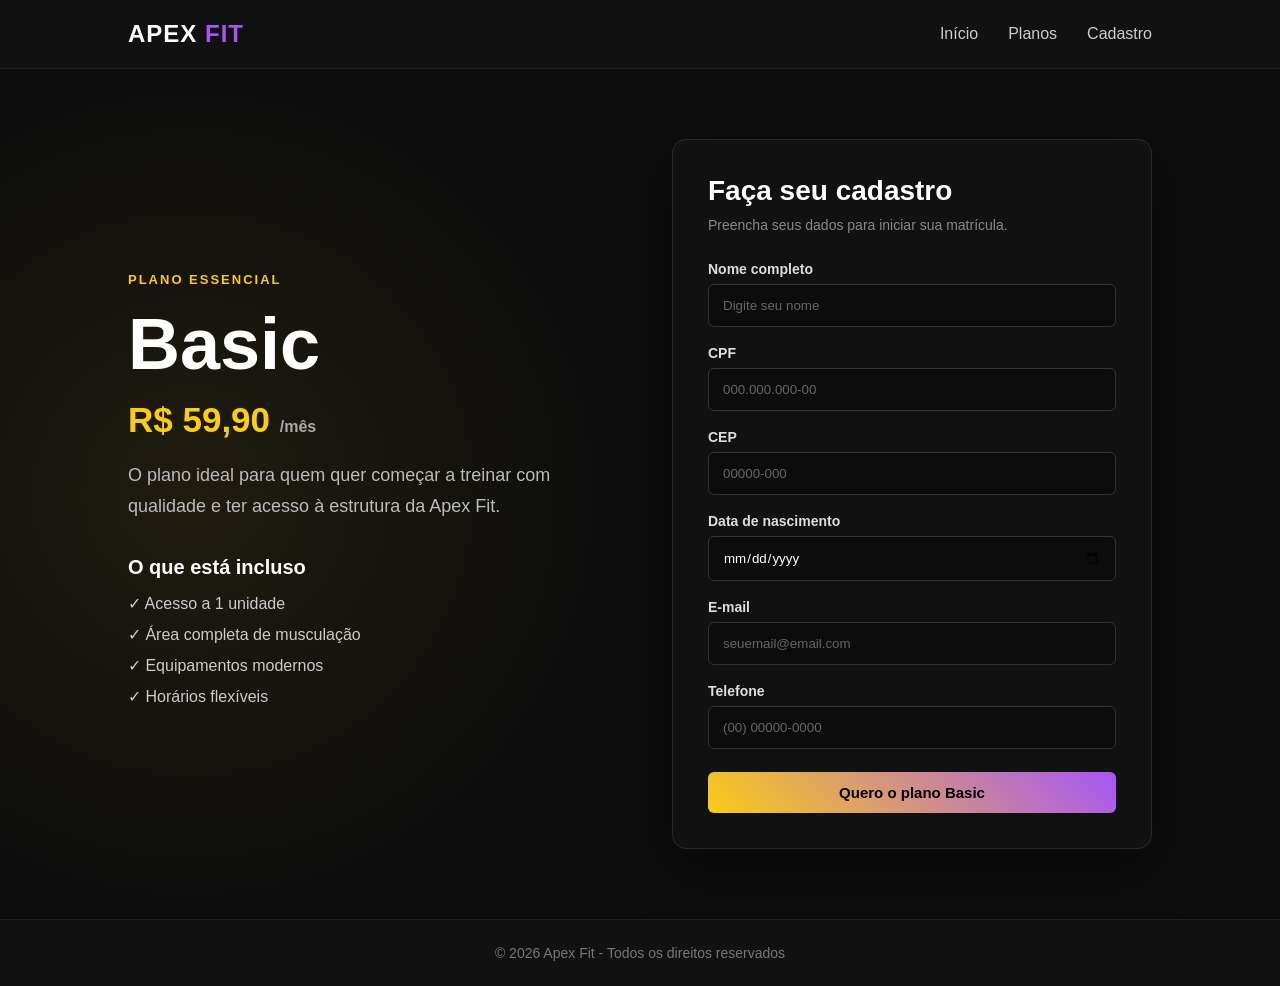
==== html/basic.html @ c4e36744 "+css planos, mudou css index, +páginas planos" ====
<!doctype html>
<html lang="pt-BR">
  <head>
    <meta charset="UTF-8" />
    <meta name="viewport" content="width=device-width, initial-scale=1.0" />
    <title>Apex Fit | Plano Basic</title>
    <link rel="stylesheet" href="../style_planos_index.css" />
  </head>

  <body class="page-basic">
    <header>
      <a href="index.html" class="logo">APEX <span>FIT</span></a>

      <nav>
        <a href="index.html">Início</a>
        <a href="index.html#planos">Planos</a>
        <a href="#cadastro">Cadastro</a>
      </nav>
    </header>

    <section class="plan-page basic-page">
      <div class="plan-info">
        <span class="tag">PLANO ESSENCIAL</span>

        <h1>Basic</h1>

        <p class="big-price">R$ 59,90 <small>/mês</small></p>

        <p>
          O plano ideal para quem quer começar a treinar com qualidade e ter
          acesso à estrutura da Apex Fit.
        </p>

        <div class="benefits">
          <h3>O que está incluso</h3>

          <div>✓ Acesso a 1 unidade</div>
          <div>✓ Área completa de musculação</div>
          <div>✓ Equipamentos modernos</div>
          <div>✓ Horários flexíveis</div>
        </div>
      </div>

      <div class="form-container" id="cadastro">
        <h2>Faça seu cadastro</h2>

        <p>Preencha seus dados para iniciar sua matrícula.</p>

        <form>
          <label for="nome">Nome completo</label>
          <input
            type="text"
            id="nome"
            name="nome"
            placeholder="Digite seu nome"
            required
          />

          <label for="cpf">CPF</label>
          <input
            type="text"
            id="cpf"
            name="cpf"
            placeholder="000.000.000-00"
            maxlength="14"
            required
          />

          <label for="cep">CEP</label>
          <input
            type="text"
            id="cep"
            name="cep"
            placeholder="00000-000"
            maxlength="9"
            required
          />

          <label for="nascimento">Data de nascimento</label>
          <input type="date" id="nascimento" name="nascimento" required />

          <label for="email">E-mail</label>
          <input
            type="email"
            id="email"
            name="email"
            placeholder="seuemail@email.com"
            required
          />

          <label for="telefone">Telefone</label>
          <input
            type="tel"
            id="telefone"
            name="telefone"
            placeholder="(00) 00000-0000"
            maxlength="15"
            required
          />

          <button type="submit" class="btn form-btn">
            Quero o plano Basic
          </button>
        </form>
      </div>
    </section>

    <footer>
      <p>© 2026 Apex Fit - Todos os direitos reservados</p>
    </footer>
  </body>
</html>
---- style_planos_index.css ----
* {
  margin: 0;
  padding: 0;
  box-sizing: border-box;
  font-family: Arial, sans-serif;
}

html {
  scroll-behavior: smooth;
}

body {
  background: #0d0d0d;
  color: #fff;
}

/* =========================
   HEADER
========================= */

header {
  display: flex;
  justify-content: space-between;
  align-items: center;
  padding: 20px 10%;
  background: #111;
  border-bottom: 1px solid #222;
}

.logo {
  color: #fff;
  font-size: 24px;
  font-weight: bold;
  text-decoration: none;
  letter-spacing: 1px;
}

.logo span {
  color: #a855f7;
}

nav {
  display: flex;
  gap: 30px;
}

nav a {
  text-decoration: none;
  color: #ccc;
  transition: 0.3s;
}

nav a:hover {
  color: #facc15;
}

/* =========================
   BOTÕES
========================= */

.btn {
  display: inline-block;
  background: linear-gradient(45deg, #facc15, #a855f7);
  border: none;
  padding: 12px 24px;
  color: #000;
  font-weight: bold;
  cursor: pointer;
  border-radius: 6px;
  text-decoration: none;
  transition: 0.3s;
}

.btn:hover {
  transform: translateY(-2px);
  box-shadow: 0 8px 25px rgba(168, 85, 247, 0.25);
}

/* =========================
   HERO
========================= */

.hero {
  height: 80vh;
  min-height: 550px;
  position: relative;
  background:
    url("https://images.unsplash.com/photo-1558611848-73f7eb4001a1")
    no-repeat center/cover;
  display: flex;
  align-items: center;
  padding: 0 10%;
}

.hero-overlay {
  position: absolute;
  inset: 0;
  background:
    linear-gradient(
      90deg,
      rgba(0, 0, 0, 0.9),
      rgba(0, 0, 0, 0.45),
      rgba(0, 0, 0, 0.2)
    );
}

.hero-text {
  position: relative;
  z-index: 2;
  max-width: 650px;
}

.tag,
.plan-label {
  color: #facc15;
  font-size: 13px;
  font-weight: bold;
  letter-spacing: 2px;
}

.hero-text h1 {
  margin-top: 15px;
  font-size: 56px;
  line-height: 1.1;
}

.hero-text h1 span {
  color: #facc15;
}

.hero-text p {
  margin: 25px 0;
  color: #ddd;
  font-size: 18px;
  line-height: 1.6;
}

/* =========================
   PLANOS
========================= */

.planos {
  padding: 80px 10%;
  text-align: center;
}

.planos h2 {
  font-size: 36px;
  margin-bottom: 10px;
}

.section-subtitle {
  color: #999;
  margin-bottom: 45px;
}

.cards {
  display: flex;
  gap: 25px;
  justify-content: center;
  align-items: stretch;
  flex-wrap: wrap;
}

.card {
  background: #111;
  border: 1px solid #252525;
  padding: 35px 25px;
  width: 280px;
  border-radius: 12px;
  transition: 0.3s;
  text-align: left;
}

.card:hover {
  transform: translateY(-8px);
  border-color: #a855f7;
}

.card h3 {
  font-size: 28px;
  margin: 10px 0;
}

.price {
  font-size: 27px;
  font-weight: bold;
  color: #fff;
  margin-bottom: 25px;
}

.price span {
  font-size: 14px;
  color: #999;
  font-weight: normal;
}

.card ul {
  list-style: none;
  margin-bottom: 30px;
}

.card ul li {
  margin: 12px 0;
  color: #ccc;
}

.card .btn {
  width: 100%;
  text-align: center;
}

.destaque {
  border: 2px solid #facc15;
  transform: translateY(-10px);
}

.destaque:hover {
  transform: translateY(-15px);
}

/* =========================
   PÁGINAS DOS PLANOS
========================= */

.plan-page {
  min-height: calc(100vh - 85px);
  padding: 70px 10%;
  display: grid;
  grid-template-columns: 1fr 480px;
  align-items: center;
  gap: 80px;
}

.basic-page {
  background:
    radial-gradient(
      circle at 15% 50%,
      rgba(250, 204, 21, 0.08),
      transparent 35%
    );
}

.pro-page {
  background:
    radial-gradient(
      circle at 15% 50%,
      rgba(168, 85, 247, 0.15),
      transparent 40%
    );
}

.premium-page {
  background:
    radial-gradient(
      circle at 15% 50%,
      rgba(250, 204, 21, 0.13),
      transparent 30%
    ),
    radial-gradient(
      circle at 80% 30%,
      rgba(168, 85, 247, 0.12),
      transparent 35%
    );
}

.plan-info {
  max-width: 650px;
}

.plan-info h1 {
  font-size: 72px;
  margin: 15px 0;
}

.big-price {
  color: #facc15;
  font-size: 35px;
  font-weight: bold;
  margin-bottom: 20px;
}

.big-price small {
  color: #aaa;
  font-size: 16px;
}

.plan-info > p:not(.big-price) {
  color: #bbb;
  font-size: 18px;
  line-height: 1.7;
  max-width: 550px;
}

.benefits {
  margin-top: 35px;
}

.benefits h3 {
  font-size: 20px;
  margin-bottom: 15px;
}

.benefits div {
  color: #ccc;
  margin: 12px 0;
}

/* =========================
   FORMULÁRIO
========================= */

.form-container {
  background: rgba(17, 17, 17, 0.95);
  border: 1px solid #292929;
  border-radius: 14px;
  padding: 35px;
  box-shadow: 0 20px 60px rgba(0, 0, 0, 0.4);
}

.form-container h2 {
  font-size: 28px;
  margin-bottom: 8px;
}

.form-container > p {
  color: #888;
  font-size: 14px;
  margin-bottom: 25px;
  line-height: 1.5;
}

form {
  display: flex;
  flex-direction: column;
}

form label {
  color: #ddd;
  font-size: 14px;
  font-weight: bold;
  margin-bottom: 7px;
}

form input {
  width: 100%;
  padding: 13px 14px;
  margin-bottom: 18px;
  background: #0c0c0c;
  border: 1px solid #333;
  border-radius: 6px;
  color: #fff;
  outline: none;
  transition: 0.3s;
}

form input:focus {
  border-color: #a855f7;
  box-shadow: 0 0 0 2px rgba(168, 85, 247, 0.1);
}

form input::placeholder {
  color: #666;
}

.form-btn {
  width: 100%;
  margin-top: 5px;
  font-size: 15px;
}

/* =========================
   FOOTER
========================= */

footer {
  text-align: center;
  padding: 25px;
  background: #111;
  border-top: 1px solid #222;
}

footer p {
  color: #777;
  font-size: 14px;
}

/* =========================
   RESPONSIVIDADE
========================= */

@media (max-width: 900px) {

  header {
    padding: 20px 5%;
  }

  .plan-page {
    grid-template-columns: 1fr;
    padding: 60px 5%;
    gap: 50px;
  }

  .plan-info {
    max-width: 100%;
  }

  .form-container {
    width: 100%;
    max-width: 600px;
    margin: auto;
  }

}

@media (max-width: 650px) {

  header {
    flex-wrap: wrap;
    gap: 20px;
  }

  nav {
    order: 3;
    width: 100%;
    justify-content: center;
    gap: 20px;
  }

  header > .btn {
    display: none;
  }

  .hero {
    min-height: 600px;
    padding: 0 7%;
  }

  .hero-text h1 {
    font-size: 40px;
  }

  .planos {
    padding: 60px 5%;
  }

  .card {
    width: 100%;
    max-width: 380px;
  }

  .destaque {
    transform: none;
  }

  .plan-info h1 {
    font-size: 55px;
  }

  .big-price {
    font-size: 28px;
  }

  .form-container {
    padding: 25px 20px;
  }

}
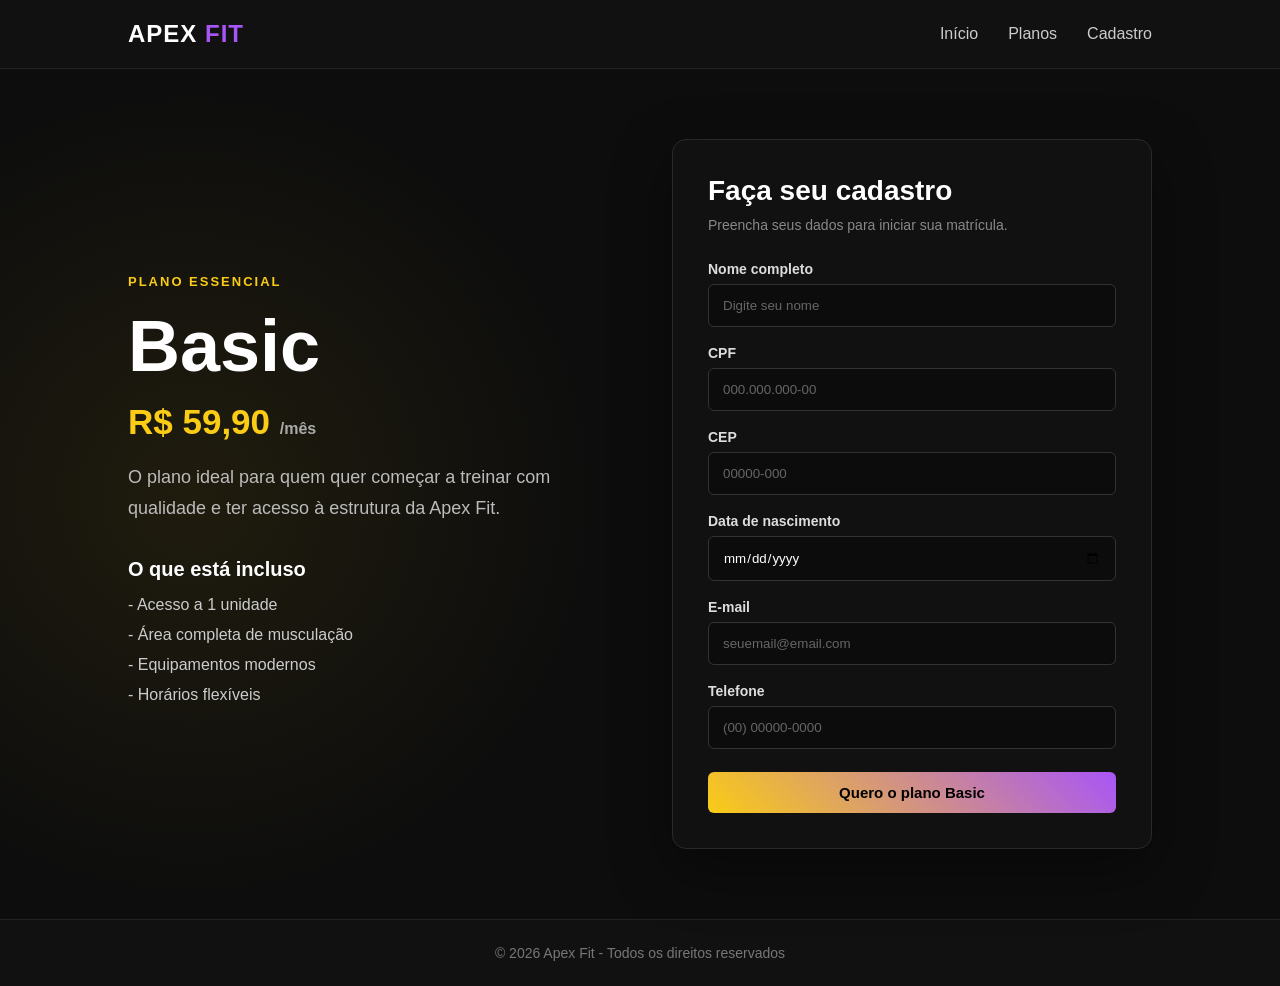
==== commit 2e0bcb26: "adicionei as funções para mostrar mensagem ao escolher plano e modifiquei as funções para ter mais i" ====
--- a/html/basic.html
+++ b/html/basic.html
@@ -34,10 +34,10 @@
         <div class="benefits">
           <h3>O que está incluso</h3>
 
-          <div>✓ Acesso a 1 unidade</div>
-          <div>✓ Área completa de musculação</div>
-          <div>✓ Equipamentos modernos</div>
-          <div>✓ Horários flexíveis</div>
+          <div>- Acesso a 1 unidade</div>
+          <div>- Área completa de musculação</div>
+          <div>- Equipamentos modernos</div>
+          <div>- Horários flexíveis</div>
         </div>
       </div>
 
@@ -98,7 +98,18 @@
             required
           />
 
-          <button type="submit" class="btn form-btn">
+          <button
+            type="submit"
+            class="btn form-btn"
+            onclick="
+              escolherPlano(
+                'Basic',
+                'R$ 59,90/mês',
+                document.getElementById('nome').value,
+                document.getElementById('email').value,
+              )
+            "
+          >
             Quero o plano Basic
           </button>
         </form>
--- a/style_planos_index.css
+++ b/style_planos_index.css
@@ -14,9 +14,7 @@
   color: #fff;
 }
 
-/* =========================
-   HEADER
-========================= */
+/* Header */
 
 header {
   display: flex;
@@ -25,6 +23,9 @@
   padding: 20px 10%;
   background: #111;
   border-bottom: 1px solid #222;
+  position: sticky;
+  top: 0;
+  z-index: 1000;
 }
 
 .logo {
@@ -84,8 +85,7 @@
   height: 80vh;
   min-height: 550px;
   position: relative;
-  background:
-    url("https://images.unsplash.com/photo-1558611848-73f7eb4001a1")
+  background: url("https://images.unsplash.com/photo-1558611848-73f7eb4001a1")
     no-repeat center/cover;
   display: flex;
   align-items: center;
@@ -95,13 +95,12 @@
 .hero-overlay {
   position: absolute;
   inset: 0;
-  background:
-    linear-gradient(
-      90deg,
-      rgba(0, 0, 0, 0.9),
-      rgba(0, 0, 0, 0.45),
-      rgba(0, 0, 0, 0.2)
-    );
+  background: linear-gradient(
+    90deg,
+    rgba(0, 0, 0, 0.9),
+    rgba(0, 0, 0, 0.45),
+    rgba(0, 0, 0, 0.2)
+  );
 }
 
 .hero-text {
@@ -233,21 +232,19 @@
 }
 
 .basic-page {
-  background:
-    radial-gradient(
-      circle at 15% 50%,
-      rgba(250, 204, 21, 0.08),
-      transparent 35%
-    );
+  background: radial-gradient(
+    circle at 15% 50%,
+    rgba(250, 204, 21, 0.08),
+    transparent 35%
+  );
 }
 
 .pro-page {
-  background:
-    radial-gradient(
-      circle at 15% 50%,
-      rgba(168, 85, 247, 0.15),
-      transparent 40%
-    );
+  background: radial-gradient(
+    circle at 15% 50%,
+    rgba(168, 85, 247, 0.15),
+    transparent 40%
+  );
 }
 
 .premium-page {
@@ -390,7 +387,6 @@
 ========================= */
 
 @media (max-width: 900px) {
-
   header {
     padding: 20px 5%;
   }
@@ -410,11 +406,9 @@
     max-width: 600px;
     margin: auto;
   }
-
 }
 
 @media (max-width: 650px) {
-
   header {
     flex-wrap: wrap;
     gap: 20px;
@@ -464,5 +458,4 @@
   .form-container {
     padding: 25px 20px;
   }
-
-}+}
